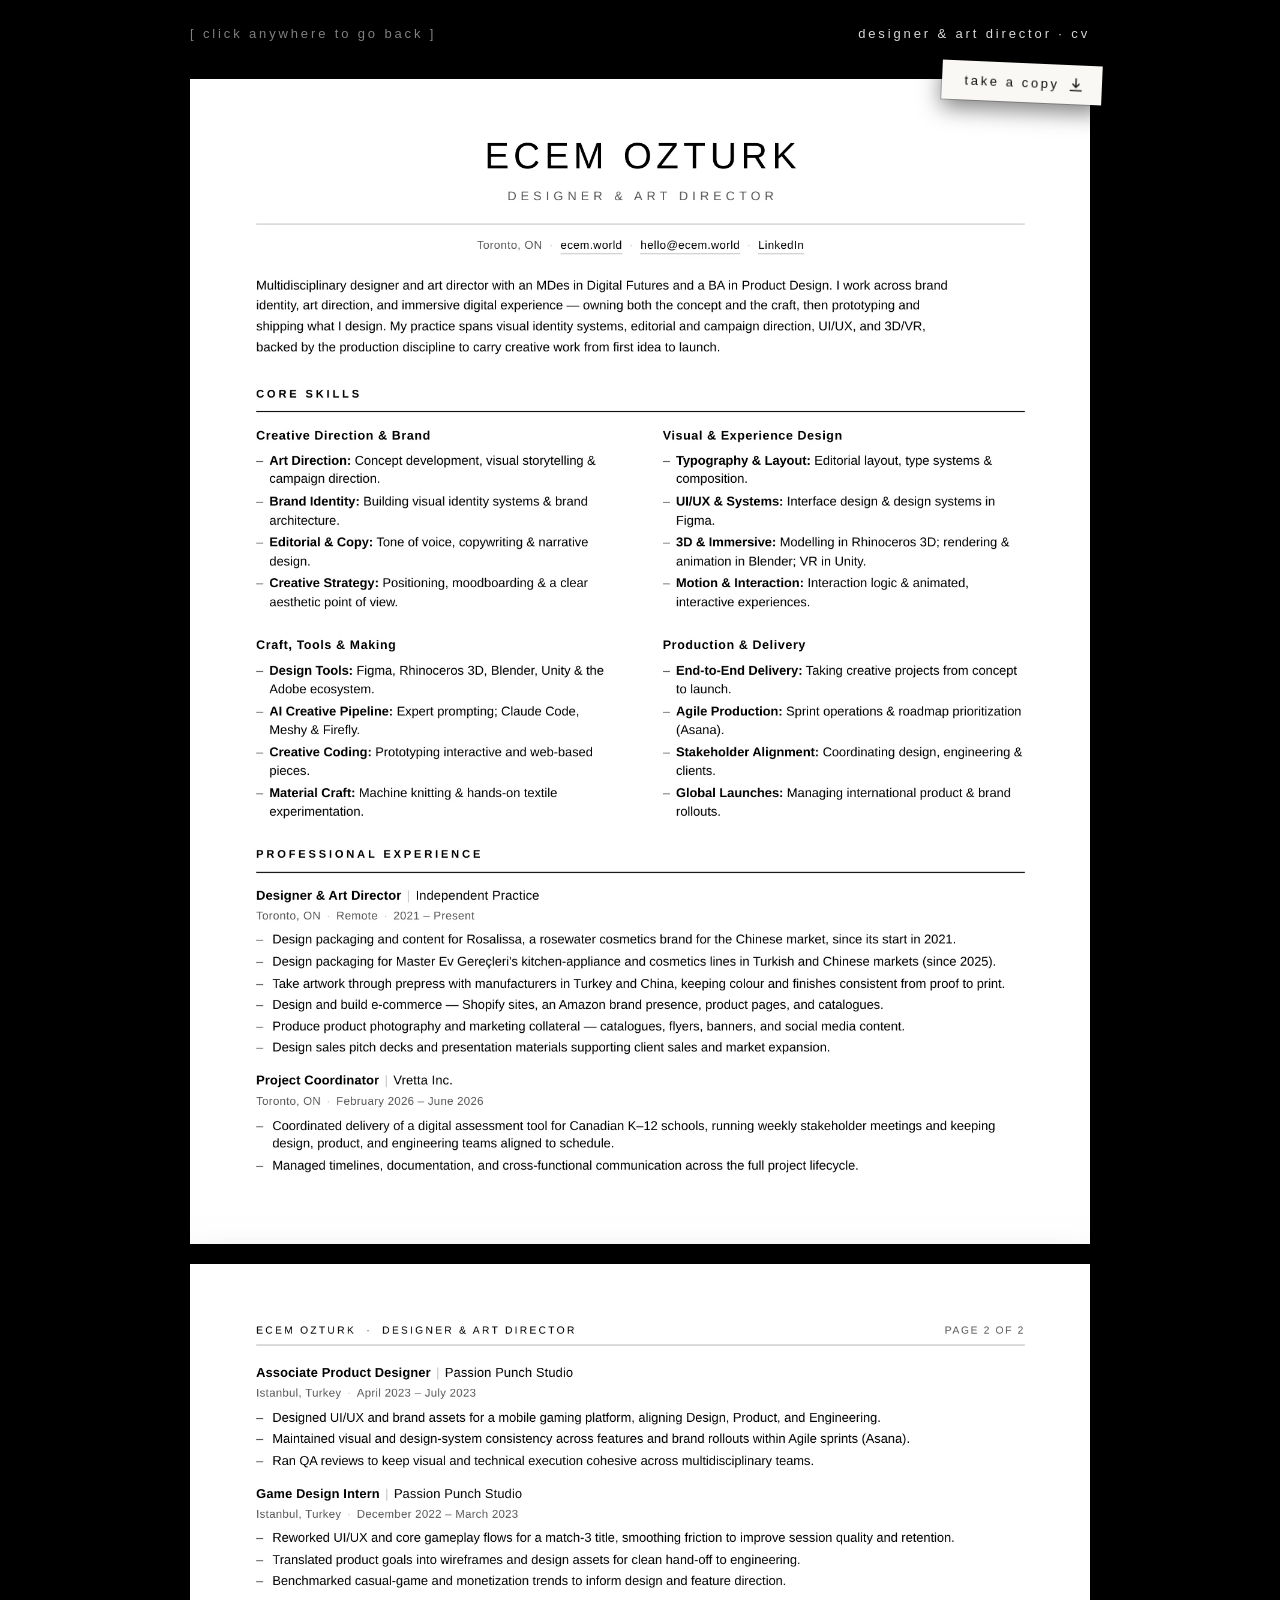
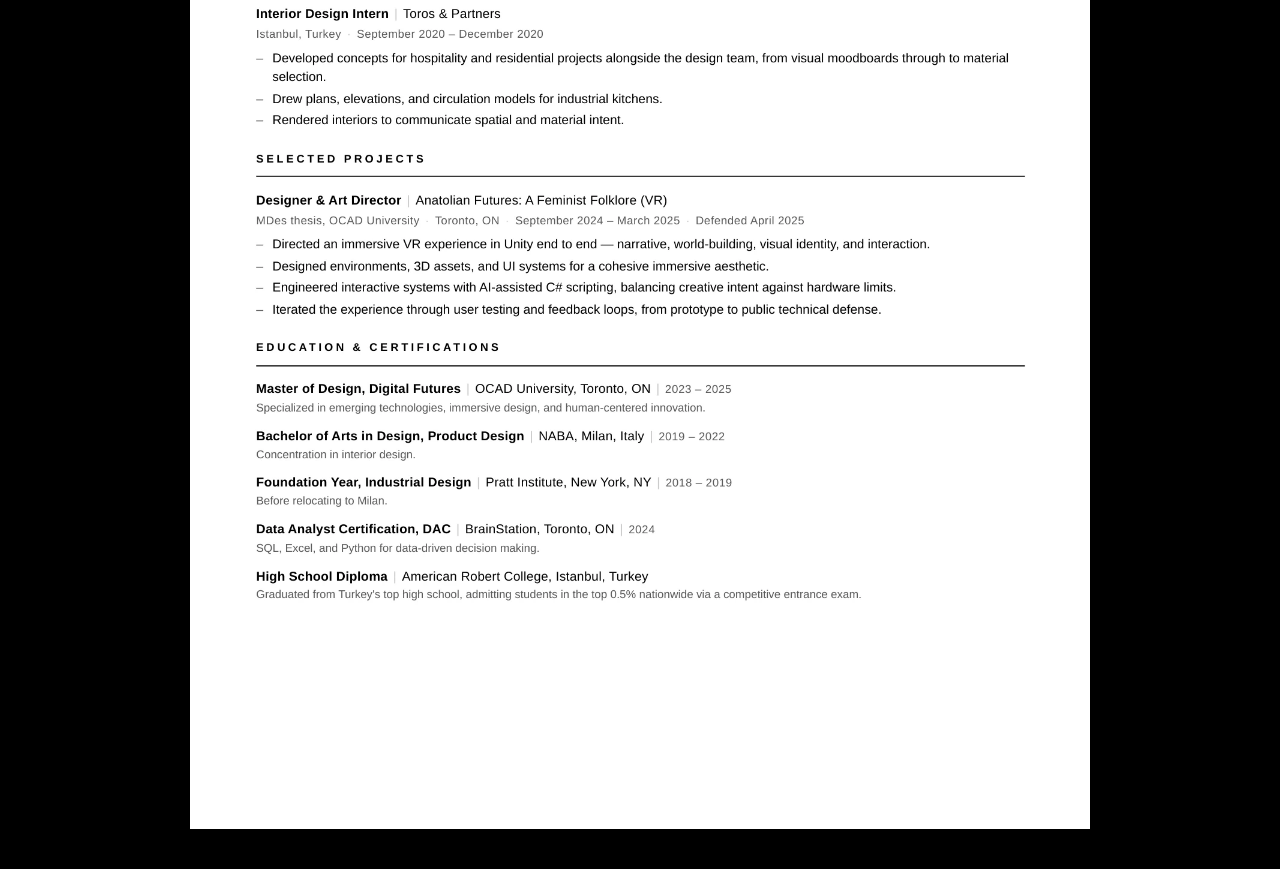
==== cv/index.html @ 4f8d59cc "CV: one format for every entry; freelance as one Independent Practice item - Designer & Art Director" ====
<!doctype html>
<html lang="en">
<head>
<meta charset="utf-8">
<meta name="viewport" content="width=device-width, initial-scale=1, viewport-fit=cover">
<title>ecem.world — cv</title>
<meta name="description" content="Ecem Ozturk — Designer &amp; Art Director. Curriculum vitae.">
<meta name="theme-color" content="#000000">
<link rel="icon" href="../assets/favicon.svg" type="image/svg+xml">

<style>
  :root { color-scheme: dark; }
  * { box-sizing: border-box; }

  html, body { margin: 0; background: #000; }

  /* Everything that is not the paper is a way back, so the dark says so.
     There is no built-in "back" cursor, hence the inlined arrow; the keyword
     after it is the fallback wherever a custom cursor is refused. */
  body {
    cursor: url("[data-uri]") 16 16, pointer;
  }

  /* Over the paper itself, nothing is clickable — an ordinary pointer. */
  .pages img { cursor: default; }

  /* Links keep the hand that says "this does its own thing". */
  a { cursor: pointer; }

  body {
    font-family: Helvetica, "Helvetica Neue", "HelveticaNeue", Arial, sans-serif;
    color: #fff;
    -webkit-font-smoothing: antialiased;
    padding: 0 20px 40px;
  }

  /* ── Top bar ─────────────────────────────────────────────────────── */
  header {
    display: flex;
    align-items: baseline;
    justify-content: space-between;
    gap: 16px;
    max-width: 900px;
    margin: 0 auto;
    padding: 26px 0 22px;
    font-size: clamp(11px, 2.4vmin, 13px);
    letter-spacing: 0.22em;
  }

  header .here { opacity: 0.85; }

  /* Not a button pretending to be text — a real one, so it is tabbable and
     answers Enter. It happens to look like the instruction it is. */
  .hint {
    appearance: none;
    margin: 0;
    padding: 0;
    border: 0;
    background: none;
    font: inherit;
    letter-spacing: inherit;
    color: inherit;
    opacity: 0.5;
    transition: opacity 220ms ease;
  }

  .hint:hover, .hint:focus-visible { opacity: 0.9; }
  .hint:focus-visible { outline: 1px solid rgba(255,255,255,0.6); outline-offset: 6px; }

  /* On a pointer device the sentence is the whole control. */
  .hint .arrow, .hint .short { display: none; }

  /* ── The pages ───────────────────────────────────────────────────── */
  .pages {
    max-width: 900px;
    margin: 0 auto;
    display: flex;
    flex-direction: column;
    gap: 20px;
  }

  .page { position: relative; }

  .pages img {
    display: block;
    width: 100%;
    height: auto;
    background: #fff;
    /* Paper lifted off the dark, rather than a white box stuck to it. */
    box-shadow: 0 18px 44px rgba(0, 0, 0, 0.8);
  }

  /* ── Live links over the paper ───────────────────────────────────────
     The pages are flat images, so the PDF's own hyperlinks do not survive
     onto the site. These sit on top of them, placed from the rectangles the
     build reads back out of the PDF (assets/cv-links.json) — so they move
     when the layout moves and cannot drift out of register by hand.

     The underline is already drawn on the paper underneath. These add the
     behaviour, not a second set of marks. */
  .hot {
    position: absolute;
    display: block;
    padding: 0;
    border: 0;
    background: none;
    font: inherit;
    color: transparent;              /* the words are in the image below */
    text-decoration: none;
    cursor: pointer;
    border-radius: 2px;
    transition: background-color 160ms ease;
  }

  /* The link rectangles are about 10pt tall — roughly 23px at full width and
     half that on a phone, well under a thumb. This grows the target without
     moving the highlight. Horizontal growth stays small: the three links sit
     close together and must not overlap each other. */
  .hot::after {
    content: "";
    position: absolute;
    inset: -13px -4px;
  }

  /* Hover is scoped to devices that actually have a pointer. Left unscoped,
     a tapped element on a touch screen keeps :hover until something else is
     tapped — so the caption would stay parked over her name after a copy,
     which is the exact thing the press-to-reveal behaviour avoids. */
  @media (hover: hover) {
    .hot:hover { background: rgba(0, 0, 0, 0.1); }
  }

  .hot:focus-visible {
    background: rgba(0, 0, 0, 0.1);
    outline: none;
    box-shadow: 0 0 0 2px #000;
  }

  /* ── What each one does, said before it is pressed ───────────────── */
  .tip {
    position: absolute;
    left: 50%;
    bottom: calc(100% + 9px);
    transform: translateX(-50%);
    z-index: 4;
    padding: 5px 9px;
    border-radius: 4px;
    background: #15151a;
    color: #fff;
    font-size: 11px;
    letter-spacing: 0.07em;
    line-height: 1.3;
    white-space: nowrap;
    pointer-events: none;
    opacity: 0;
    transition: opacity 160ms ease;
  }

  /* The little nib pointing down at the link. */
  .tip::after {
    content: "";
    position: absolute;
    top: 100%;
    left: 50%;
    margin-left: -4px;
    border: 4px solid transparent;
    border-top-color: #15151a;
  }

  .hot:focus-visible .tip,
  .tip.is-shown { opacity: 1; }

  @media (hover: hover) {
    .hot:hover .tip { opacity: 1; }
  }

  /* Confirmation reuses the same bubble rather than throwing a toast
     somewhere else on the screen. */
  .tip.is-done { background: #1f6f3f; }
  .tip.is-done::after { border-top-color: #1f6f3f; }

  @media (hover: none) {
    /* No hover here, so two things change.

       The targets have to advertise themselves, since nothing will reveal
       them on approach.

       And the caption cannot simply be left up. The page image scales down
       with the window but a legible bubble does not, so at phone width a
       permanent one is wider than the whole contact line and sits across
       her name. It is shown on finger-down instead (see the script): you
       read "click to copy" while pressing, and "copied" when you lift. */
    .hot { background: rgba(0, 0, 0, 0.07); }
    .hot::after { inset: -15px -5px; }

    .tip {
      font-size: 10px;
      padding: 4px 8px;
      letter-spacing: 0.04em;
    }
  }

  /* ── Take a copy ─────────────────────────────────────────────────── */
  /* Clipped to the paper's own top corner, the way a note left on a document
     is — not parked at the edge of the window. Sticky, so it rides down with
     you instead of scrolling out of reach on a CV this long. */
  .take {
    position: sticky;
    top: 18px;
    z-index: 3;
    align-self: flex-end;
    /* Hangs just off the right edge, and takes up no vertical space of its
       own so the first page still starts at the top. */
    margin-right: -12px;
    /* Its own height plus the column gap, so the page rises to meet it, then
       a little back so the tag straddles the paper's top edge rather than
       hovering above it. */
    margin-bottom: -43px;
    display: inline-flex;
    align-items: center;
    gap: 10px;
    padding: 12px 20px;
    background: #faf8f4;
    color: #111;
    font-size: clamp(11px, 2.4vmin, 13px);
    letter-spacing: 0.2em;
    text-indent: 0.2em;
    text-decoration: none;
    white-space: nowrap;
    transform: rotate(2.5deg);
    /* Its own edge, so it reads over white paper as well as over black. */
    box-shadow: 0 0 0 1px rgba(0, 0, 0, 0.22), 0 8px 22px rgba(0, 0, 0, 0.5);
    transition: transform 240ms cubic-bezier(.22,.61,.36,1), box-shadow 240ms ease;
  }

  .take:hover, .take:focus-visible {
    transform: rotate(0deg) translateY(-2px);
    box-shadow: 0 0 0 1px rgba(0, 0, 0, 0.3), 0 14px 30px rgba(0, 0, 0, 0.65);
    outline: none;
  }

  .take:focus-visible { outline: 2px solid #fff; outline-offset: 4px; }
  .take:active { transform: rotate(0deg) translateY(0); transition-duration: 80ms; }
  .take svg { flex: none; }

  /* ── Touch ───────────────────────────────────────────────────────────
     Two things change on a touch screen.

     The note on the top corner is the one place a thumb cannot comfortably
     go, so take-a-copy moves into the thumb's arc at the bottom.

     And "click anywhere" stops being true. Measured on a real layout, the
     background is 36% of a 1280px desktop window — spread round the edges,
     where a backdrop is expected — but only 19% of an iPhone 13 and 11% of
     an iPad, in strips too narrow to aim at. So on touch the sentence
     becomes an ordinary back button beside it, and tapping the background
     stops doing anything, which also means no more ejecting yourself
     mid-read with a stray tap near the edge.

     The two sit in a row: [back] [take a copy], centred together. */
  @media (hover: none) {
    :root {
      --bar-back: 92px;
      --bar-take: 190px;
      --bar-gap: 8px;
      --bar-total: calc(var(--bar-back) + var(--bar-gap) + var(--bar-take));
    }

    body { padding-bottom: calc(104px + env(safe-area-inset-bottom)); }

    .hint .label { display: none; }
    .hint .arrow, .hint .short { display: inline; }

    .hint {
      position: fixed;
      z-index: 3;
      bottom: max(20px, env(safe-area-inset-bottom));
      left: calc(50% - var(--bar-total) / 2);
      width: var(--bar-back);
      min-height: 54px;
      display: inline-flex;
      align-items: center;
      justify-content: center;
      gap: 8px;
      /* Its own fill and hairline, so it reads over black and over paper. */
      background: #15151a;
      color: #fff;
      opacity: 1;
      box-shadow: 0 0 0 1px rgba(255, 255, 255, 0.32), 0 10px 30px rgba(0, 0, 0, 0.7);
      font-size: 13px;
      letter-spacing: 0.14em;
      text-indent: 0.14em;
      transition: transform 120ms ease, background-color 120ms ease;
    }

    .hint:active { transform: scale(0.97); background: #24242b; }
    .hint:hover, .hint:focus-visible { opacity: 1; }

    .take {
      position: fixed;
      top: auto;
      bottom: max(20px, env(safe-area-inset-bottom));
      left: calc(50% - var(--bar-total) / 2 + var(--bar-back) + var(--bar-gap));
      right: auto;
      margin: 0;
      width: var(--bar-take);
      transform: none;
      /* Comfortably past the 44px minimum. */
      min-height: 54px;
      justify-content: center;
      padding: 16px 28px;
      font-size: 13px;
      box-shadow: 0 0 0 1px rgba(0, 0, 0, 0.22), 0 10px 30px rgba(0, 0, 0, 0.7);
      /* No hover to telegraph the press, so the press itself answers. */
      transition: transform 120ms ease, background-color 120ms ease;
    }

    .take:hover, .take:focus-visible { transform: none; }
    .take:active { transform: scale(0.97); background: #ece8e0; }
  }

  @media (prefers-reduced-motion: reduce) {
    .take, header a { transition: none; }
  }
</style>
</head>
<body>

<header>
  <button type="button" class="hint" id="back">
    <svg class="arrow" width="12" height="11" viewBox="0 0 12 11" fill="none" aria-hidden="true">
      <path d="M11 5.5H1M5 1L1 5.5 5 10" stroke="currentColor" stroke-width="1.3"/>
    </svg><span class="label">[&nbsp;click anywhere to go back&nbsp;]</span><span class="short">back</span>
  </button>
  <span class="here">designer &amp; art director · cv</span>
</header>

<main class="pages">
  <a class="take" href="../assets/ecem-ozturk-cv.pdf?v=20261015d" download="Ecem-Ozturk-CV-2026.pdf">
    take a copy
    <svg width="12" height="13" viewBox="0 0 12 13" fill="none" aria-hidden="true">
      <path d="M6 0v9M2.5 5.5L6 9l3.5-3.5M0 12.5h12" stroke="currentColor" stroke-width="1.3"/>
    </svg>
  </a>
  <div class="page" data-page="1">
    <img src="../assets/cv-page-1.webp?v=20261015d" width="1500" height="1942"
         alt="Ecem Ozturk, Designer &amp; Art Director — curriculum vitae, page one: contact details, summary, core skills, and professional experience."
         decoding="async">
  </div>
  <div class="page" data-page="2">
    <img src="../assets/cv-page-2.webp?v=20261015d" width="1500" height="1942"
         alt="Curriculum vitae, page two: remaining professional experience, education and certifications."
         loading="lazy" decoding="async">
  </div>
</main>


<script>
  /* The whole dark field is a way back: click any of it and you return to the
   * landing page. The paper, the links and the header are excluded — and so
   * are the things that only look like clicks. */
  (function () {
    const HOME = '../';
    let startX = 0, startY = 0;

    addEventListener('pointerdown', (event) => {
      startX = event.clientX;
      startY = event.clientY;
    }, { passive: true });

    addEventListener('click', (event) => {
      // On touch the background is too small a target to aim at, and the
      // back button covers it — so a stray tap near an edge while reading
      // must not throw you off the page.
      if (matchMedia('(hover: none)').matches) return;

      // Otherwise only the paper and the real controls are exempt.
      if (event.target.closest('img, a, button')) return;

      // Finishing a text selection is not a click, nor is the end of a drag
      // or a flick-scroll that happens to land on the background.
      const selection = window.getSelection();
      if (selection && selection.toString().trim()) return;
      if (Math.hypot(event.clientX - startX, event.clientY - startY) > 8) return;

      location.href = HOME;
    });

    const hint = document.getElementById('back');
    if (hint) hint.addEventListener('click', () => { location.href = HOME; });

    // The keyboard equivalent of clicking away, for anyone who cannot.
    addEventListener('keydown', (event) => {
      if (event.key === 'Escape') location.href = HOME;
    });
  })();
</script>

<script>
  /* Live links laid over the paper.
   *
   * The pages are flat images, so a reader who never downloads the PDF has no
   * working links at all. These overlays restore them, positioned from
   * assets/cv-links.json — rectangles the build reads back out of the PDF it
   * just produced, as percentages, so they track the layout instead of being
   * measured off the picture by hand.
   *
   * The email is the odd one out: it copies rather than opening a mail app,
   * which nobody can guess from looking at it, so it says so first.
   *
   * If any of this fails the page is exactly what it was before — an image of
   * a CV and a download button.
   */
  (function () {
    const COPIED_FOR = 1800;   // ms the confirmation stays up

    async function copyText(text) {
      try {
        if (navigator.clipboard && window.isSecureContext) {
          await navigator.clipboard.writeText(text);
          return true;
        }
      } catch (err) { /* fall through to the old way */ }

      // Pre-clipboard-API browsers, and anything that refuses the promise.
      try {
        const field = document.createElement('textarea');
        field.value = text;
        field.setAttribute('readonly', '');
        field.style.cssText = 'position:fixed;top:0;left:0;width:1px;height:1px;opacity:0;';
        document.body.appendChild(field);
        field.select();
        field.setSelectionRange(0, text.length);   // iOS needs the range
        const ok = document.execCommand('copy');
        field.remove();
        return ok;
      } catch (err) {
        return false;
      }
    }

    function hotspot(link) {
      const isCopy = link.kind === 'copy';
      const el = document.createElement(isCopy ? 'button' : 'a');

      el.className = 'hot';
      el.dataset.kind = link.kind;
      el.style.left = link.left + '%';
      el.style.top = link.top + '%';
      el.style.width = link.width + '%';
      el.style.height = link.height + '%';

      const tip = document.createElement('span');
      tip.className = 'tip';
      el.appendChild(tip);

      if (isCopy) {
        el.type = 'button';
        tip.textContent = 'click to copy';
        el.setAttribute('aria-label', 'Copy email address ' + link.value);

        // Touch has no hover, so the caption rides the press: it comes up
        // under the finger before the tap completes, which is the only
        // moment left to say what this does. A permanent one is not an
        // option — at phone width the bubble is wider than the contact line
        // it describes.
        el.addEventListener('pointerdown', (event) => {
          if (event.pointerType === 'mouse') return;   // hover already covers it
          clearTimeout(el._reset);
          tip.textContent = 'click to copy';
          tip.classList.remove('is-done');
          tip.classList.add('is-shown');
        });

        // If the finger slides off without lifting, nothing was copied, so
        // the caption should not linger.
        for (const ending of ['pointercancel', 'pointerleave']) {
          el.addEventListener(ending, () => {
            if (!tip.classList.contains('is-done')) tip.classList.remove('is-shown');
          });
        }

        el.addEventListener('click', async (event) => {
          event.preventDefault();
          const ok = await copyText(link.value);

          if (!ok) {
            // Never a dead button: if the clipboard is unavailable, do the
            // thing the address would have done anyway.
            location.href = 'mailto:' + link.value;
            return;
          }

          tip.textContent = 'copied ' + link.value;
          tip.classList.add('is-done', 'is-shown');
          clearTimeout(el._reset);
          el._reset = setTimeout(() => {
            tip.textContent = 'click to copy';
            tip.classList.remove('is-done', 'is-shown');
          }, COPIED_FOR);
        });
      } else {
        el.href = link.value;
        el.target = '_blank';
        el.rel = 'noopener noreferrer';
        // The destination, not the word on the page — worth knowing before
        // following it, and the paper underneath already shows the word.
        // Decoded, or her LinkedIn reads as "ecem-%C3%B6zt%C3%BCrk".
        let shown = link.value.replace(/^https?:\/\//, '').replace(/\/$/, '');
        try { shown = decodeURIComponent(shown); } catch (err) { /* keep raw */ }
        tip.textContent = shown;
        el.setAttribute('aria-label', link.label + ' — opens in a new tab');
      }

      return el;
    }

    fetch('../assets/cv-links.json', { cache: 'no-cache' })
      .then((response) => (response.ok ? response.json() : Promise.reject(response.status)))
      .then((links) => {
        for (const link of links) {
          const page = document.querySelector(`.page[data-page="${link.page}"]`);
          if (page) page.appendChild(hotspot(link));
        }
      })
      .catch((err) => {
        // Worth saying out loud, because nothing visible goes wrong: the
        // links simply stay as printed pixels.
        console.warn('CV link overlays unavailable:', err);
      });
  })();
</script>

</body>
</html>
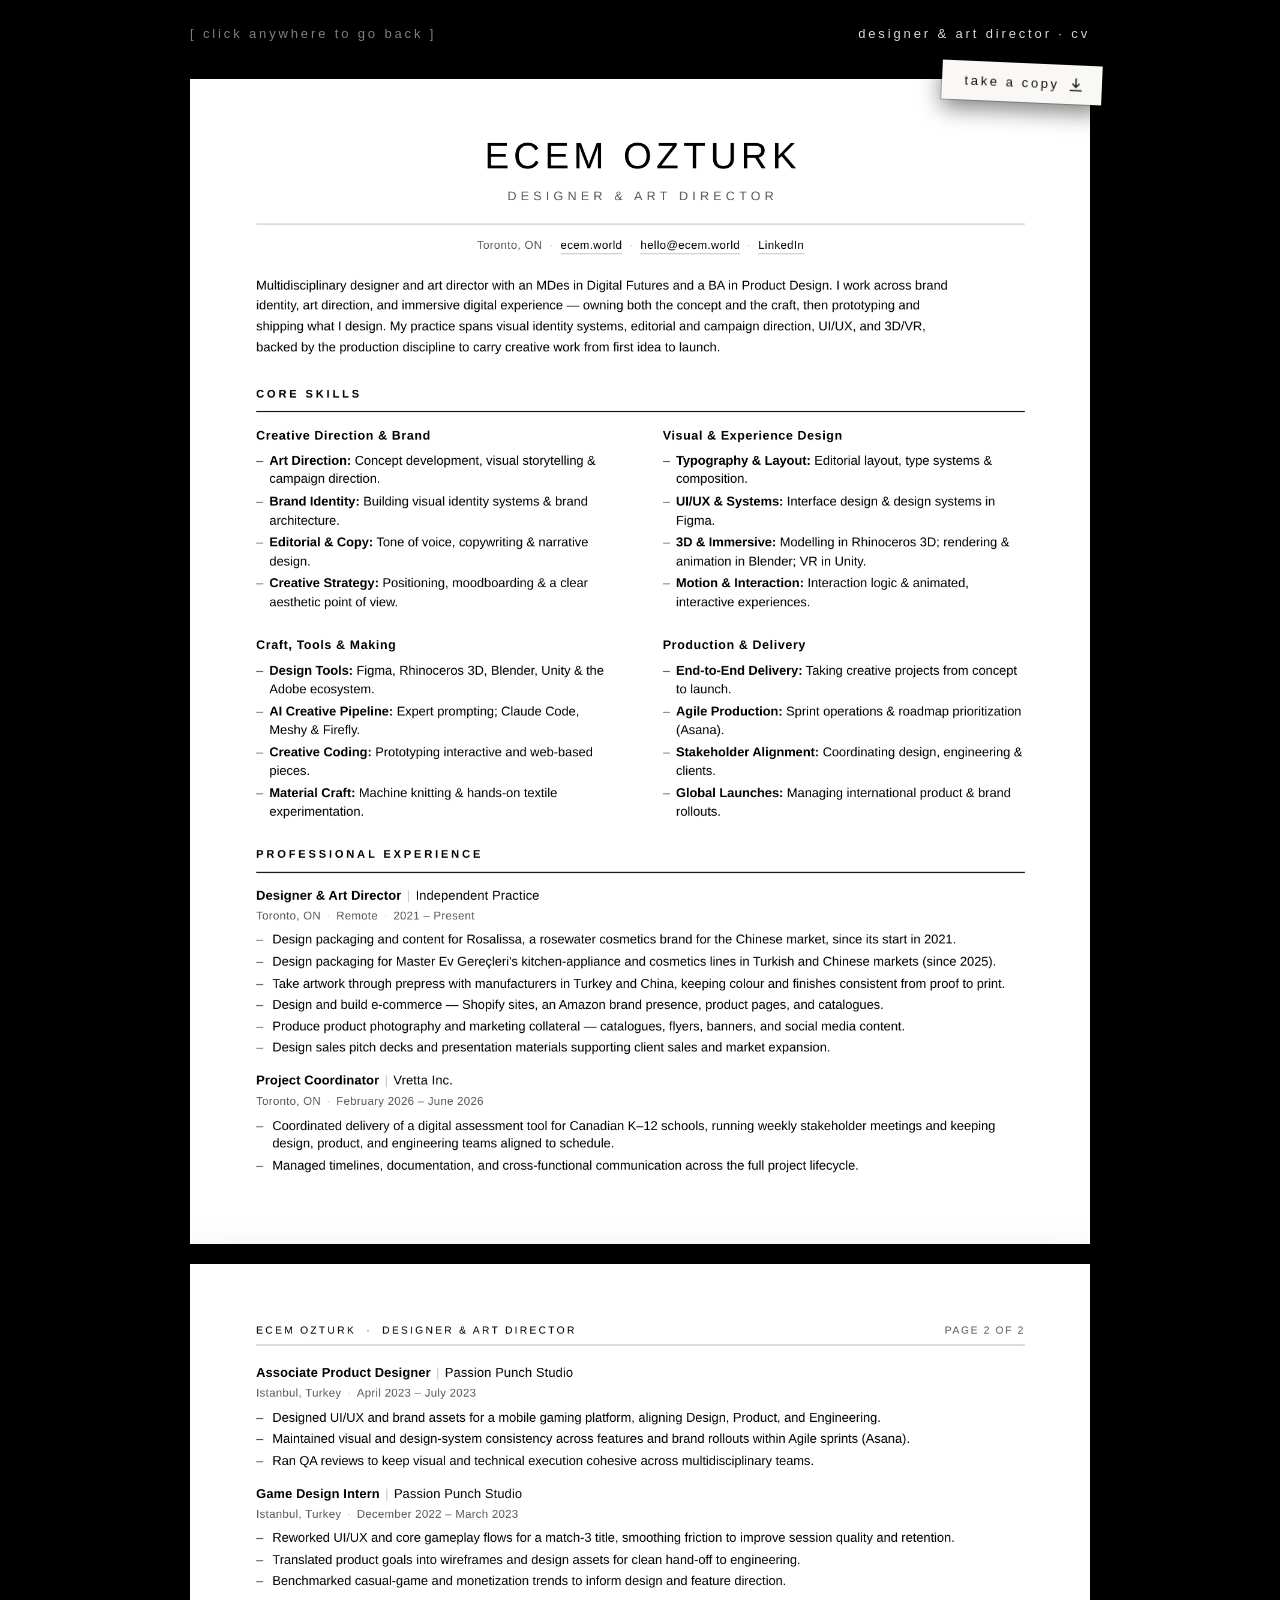
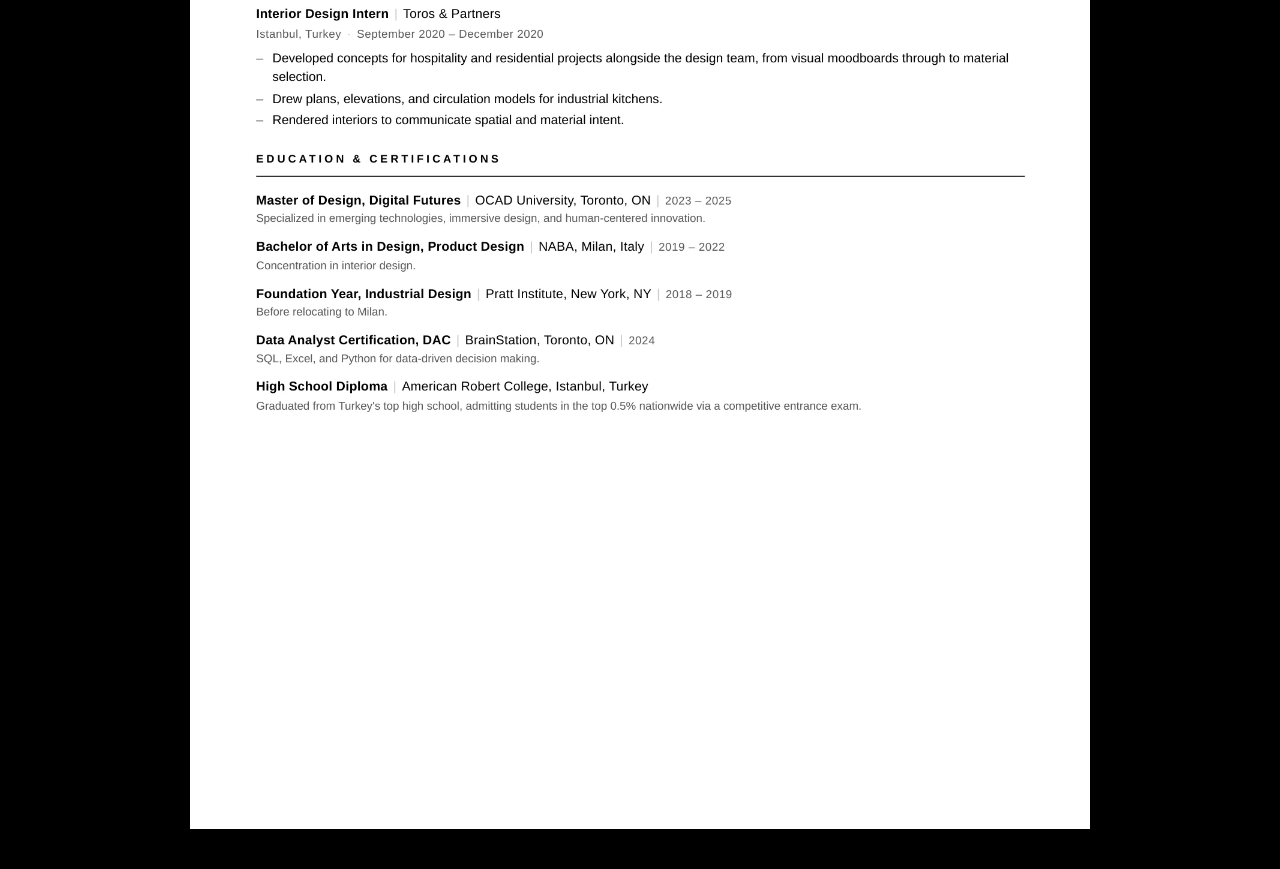
==== commit 935a4536: "CV: drop the Anatolian Futures thesis (it lives on the portfolio) Co-Authored-By: Claude Opus 5.5 <n" ====
--- a/cv/index.html
+++ b/cv/index.html
@@ -336,19 +336,19 @@
 </header>
 
 <main class="pages">
-  <a class="take" href="../assets/ecem-ozturk-cv.pdf?v=20261015d" download="Ecem-Ozturk-CV-2026.pdf">
+  <a class="take" href="../assets/ecem-ozturk-cv.pdf?v=20261015e" download="Ecem-Ozturk-CV-2026.pdf">
     take a copy
     <svg width="12" height="13" viewBox="0 0 12 13" fill="none" aria-hidden="true">
       <path d="M6 0v9M2.5 5.5L6 9l3.5-3.5M0 12.5h12" stroke="currentColor" stroke-width="1.3"/>
     </svg>
   </a>
   <div class="page" data-page="1">
-    <img src="../assets/cv-page-1.webp?v=20261015d" width="1500" height="1942"
+    <img src="../assets/cv-page-1.webp?v=20261015e" width="1500" height="1942"
          alt="Ecem Ozturk, Designer &amp; Art Director — curriculum vitae, page one: contact details, summary, core skills, and professional experience."
          decoding="async">
   </div>
   <div class="page" data-page="2">
-    <img src="../assets/cv-page-2.webp?v=20261015d" width="1500" height="1942"
+    <img src="../assets/cv-page-2.webp?v=20261015e" width="1500" height="1942"
          alt="Curriculum vitae, page two: remaining professional experience, education and certifications."
          loading="lazy" decoding="async">
   </div>
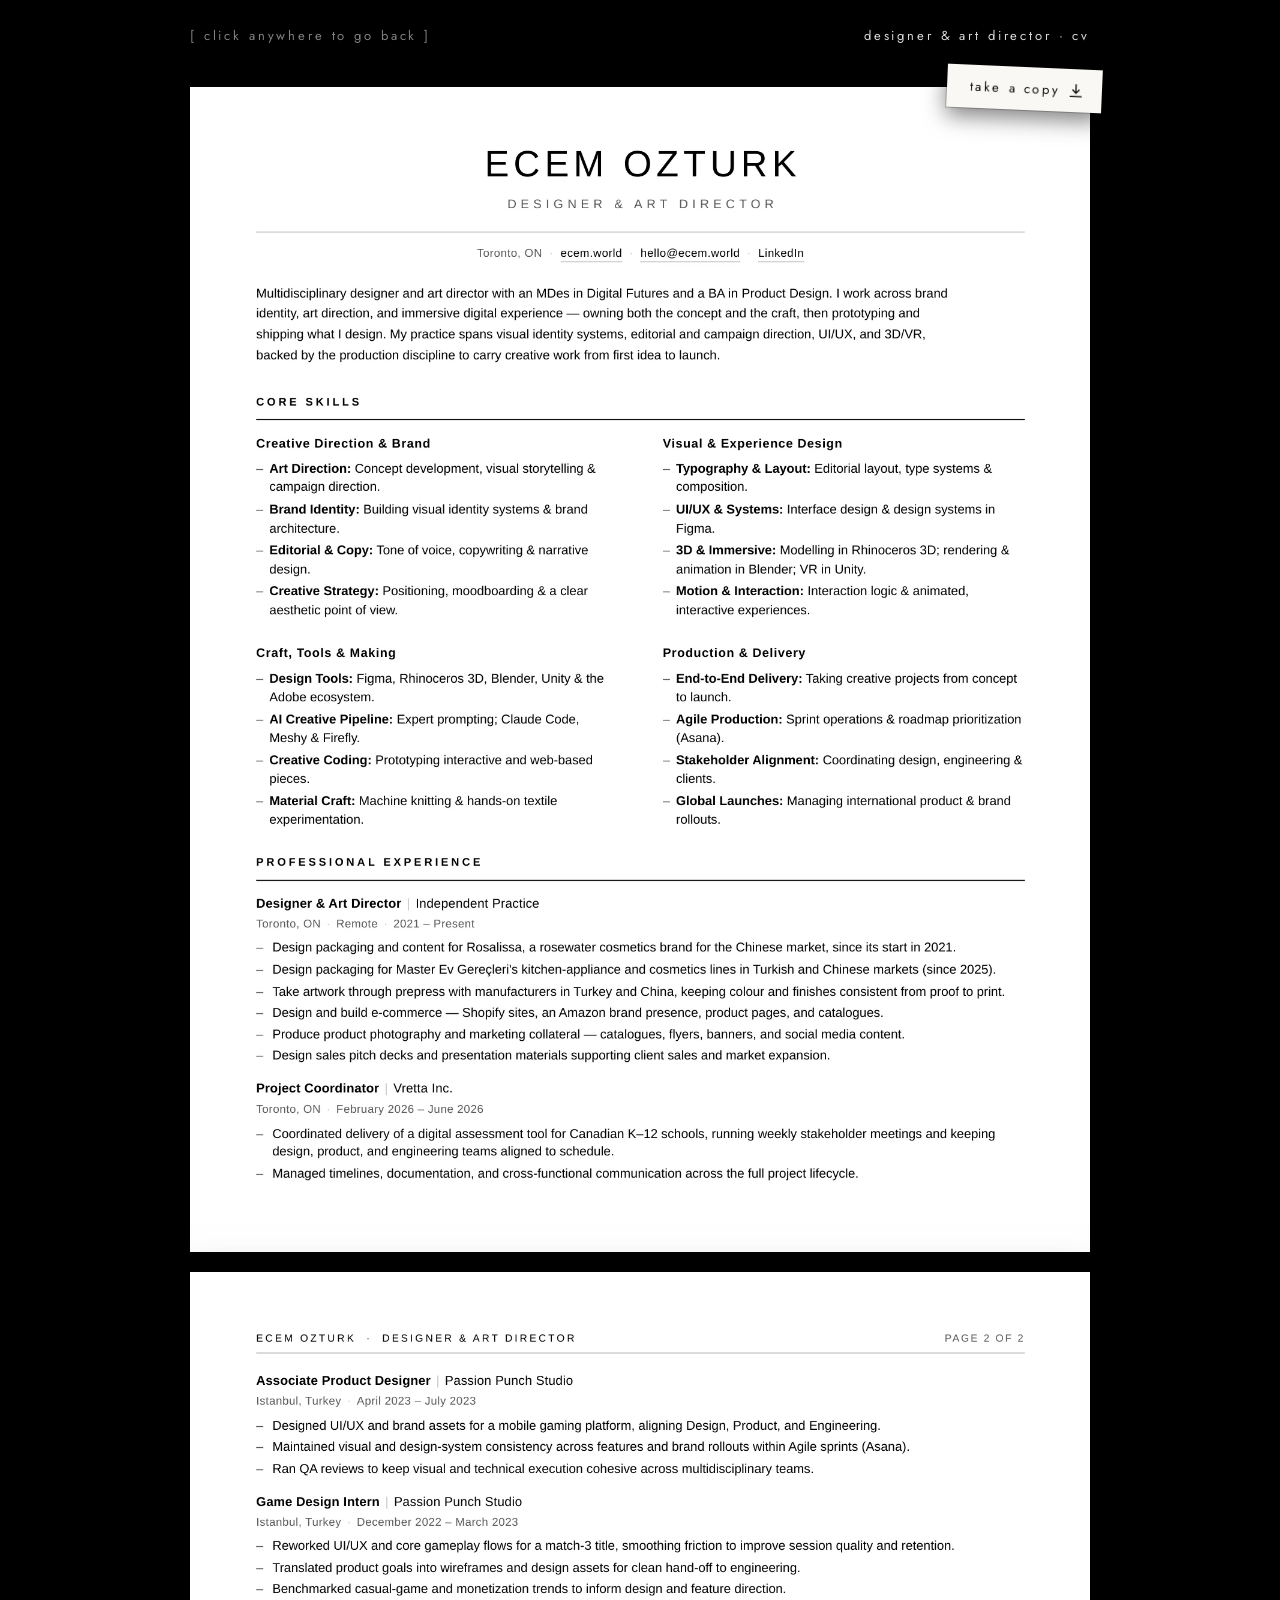
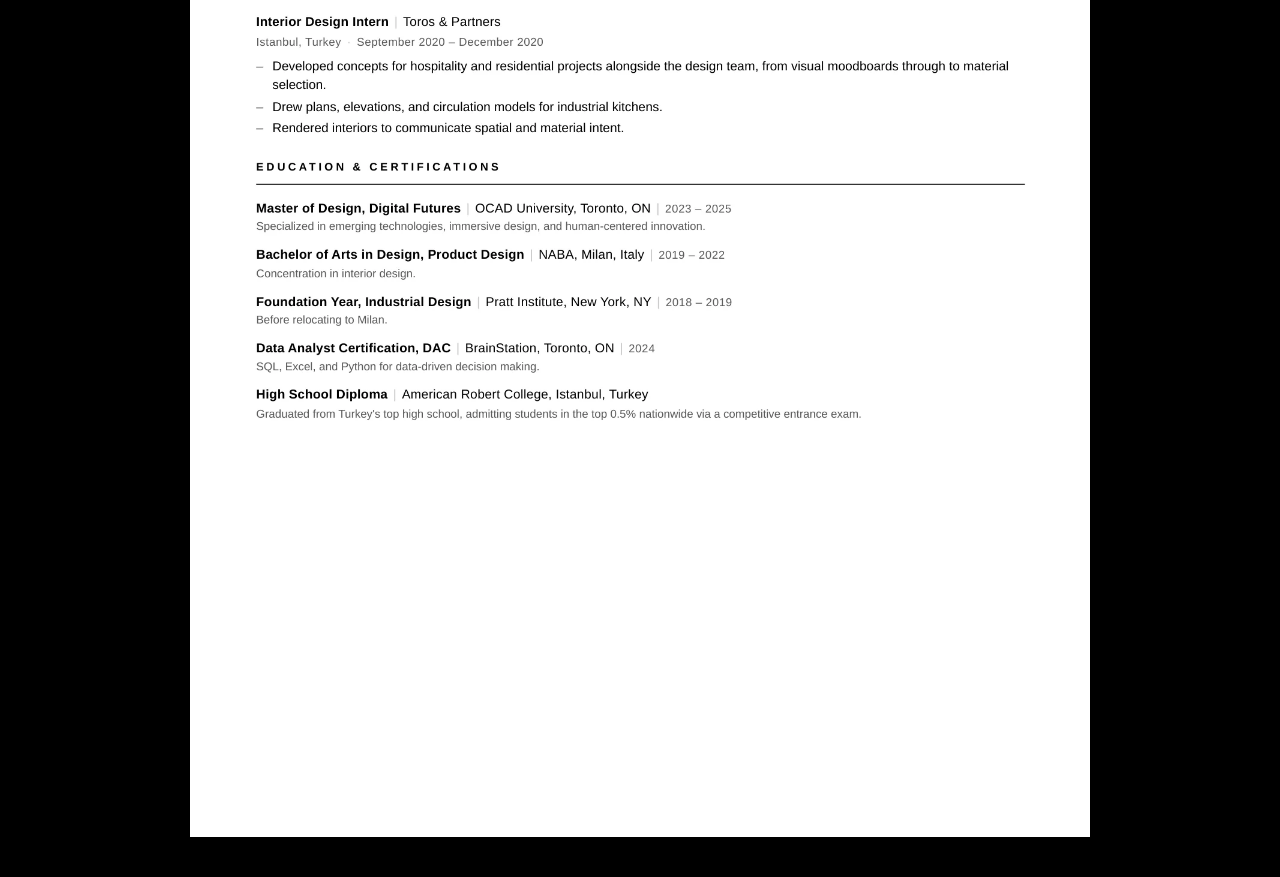
==== commit c35cb3db: "Type: Jost everywhere (site, About, CV page, studio, QR, coming-soon) Loaded from Google Fonts, 300–" ====
--- a/cv/index.html
+++ b/cv/index.html
@@ -3,6 +3,9 @@
 <head>
 <meta charset="utf-8">
 <meta name="viewport" content="width=device-width, initial-scale=1, viewport-fit=cover">
+<link rel="preconnect" href="https://fonts.googleapis.com">
+<link rel="preconnect" href="https://fonts.gstatic.com" crossorigin>
+<link rel="stylesheet" href="https://fonts.googleapis.com/css2?family=Jost:ital,wght@0,300..700;1,300..700&display=swap">
 <title>ecem.world — cv</title>
 <meta name="description" content="Ecem Ozturk — Designer &amp; Art Director. Curriculum vitae.">
 <meta name="theme-color" content="#000000">
@@ -28,7 +31,7 @@
   a { cursor: pointer; }
 
   body {
-    font-family: Helvetica, "Helvetica Neue", "HelveticaNeue", Arial, sans-serif;
+    font-family: "Jost", Helvetica, Arial, sans-serif;
     color: #fff;
     -webkit-font-smoothing: antialiased;
     padding: 0 20px 40px;
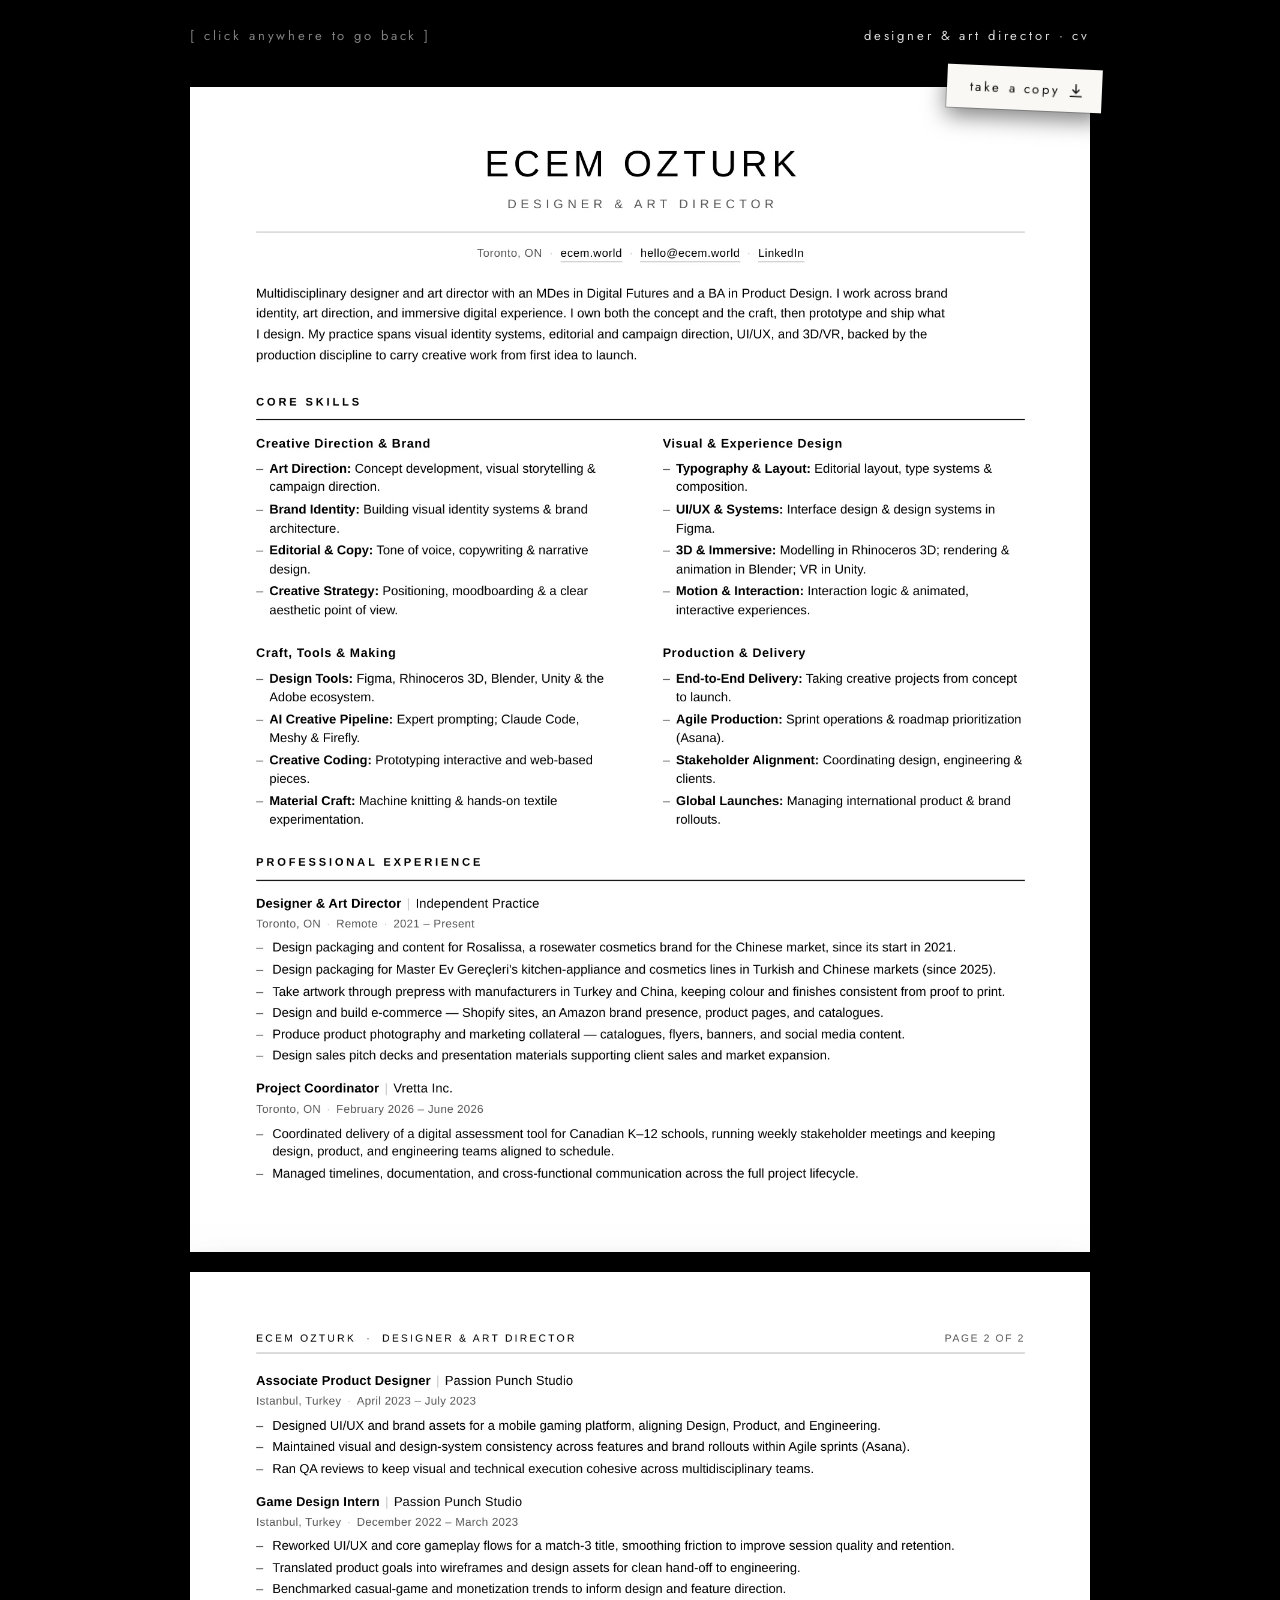
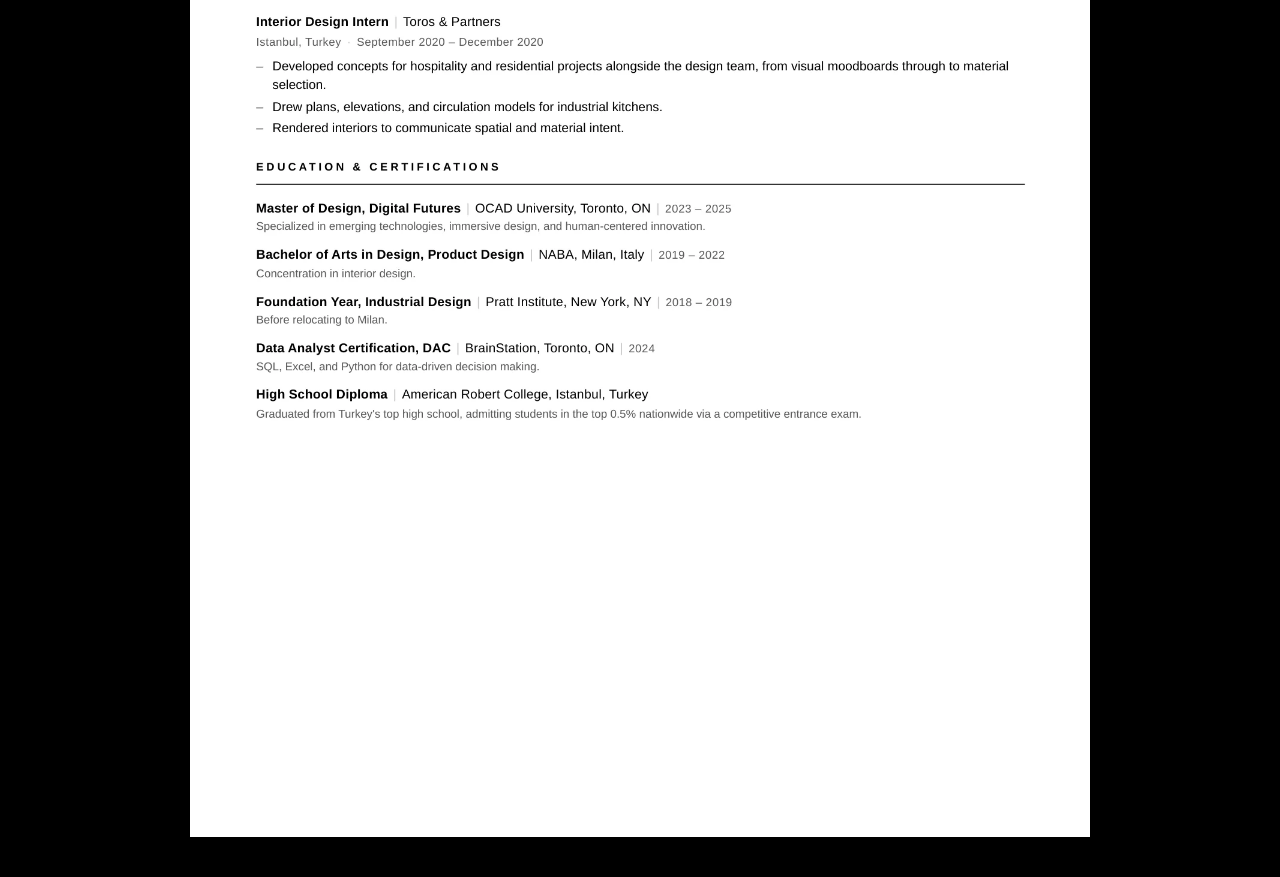
==== commit 2ccc1982: "CV: no long dash in the summary Co-Authored-By: Claude Opus 5.5 <noreply@anthropic.com> Claude-Sessi" ====
--- a/cv/index.html
+++ b/cv/index.html
@@ -339,19 +339,19 @@
 </header>
 
 <main class="pages">
-  <a class="take" href="../assets/ecem-ozturk-cv.pdf?v=20261015e" download="Ecem-Ozturk-CV-2026.pdf">
+  <a class="take" href="../assets/ecem-ozturk-cv.pdf?v=20261020c" download="Ecem-Ozturk-CV-2026.pdf">
     take a copy
     <svg width="12" height="13" viewBox="0 0 12 13" fill="none" aria-hidden="true">
       <path d="M6 0v9M2.5 5.5L6 9l3.5-3.5M0 12.5h12" stroke="currentColor" stroke-width="1.3"/>
     </svg>
   </a>
   <div class="page" data-page="1">
-    <img src="../assets/cv-page-1.webp?v=20261015e" width="1500" height="1942"
+    <img src="../assets/cv-page-1.webp?v=20261020c" width="1500" height="1942"
          alt="Ecem Ozturk, Designer &amp; Art Director — curriculum vitae, page one: contact details, summary, core skills, and professional experience."
          decoding="async">
   </div>
   <div class="page" data-page="2">
-    <img src="../assets/cv-page-2.webp?v=20261015e" width="1500" height="1942"
+    <img src="../assets/cv-page-2.webp?v=20261020c" width="1500" height="1942"
          alt="Curriculum vitae, page two: remaining professional experience, education and certifications."
          loading="lazy" decoding="async">
   </div>
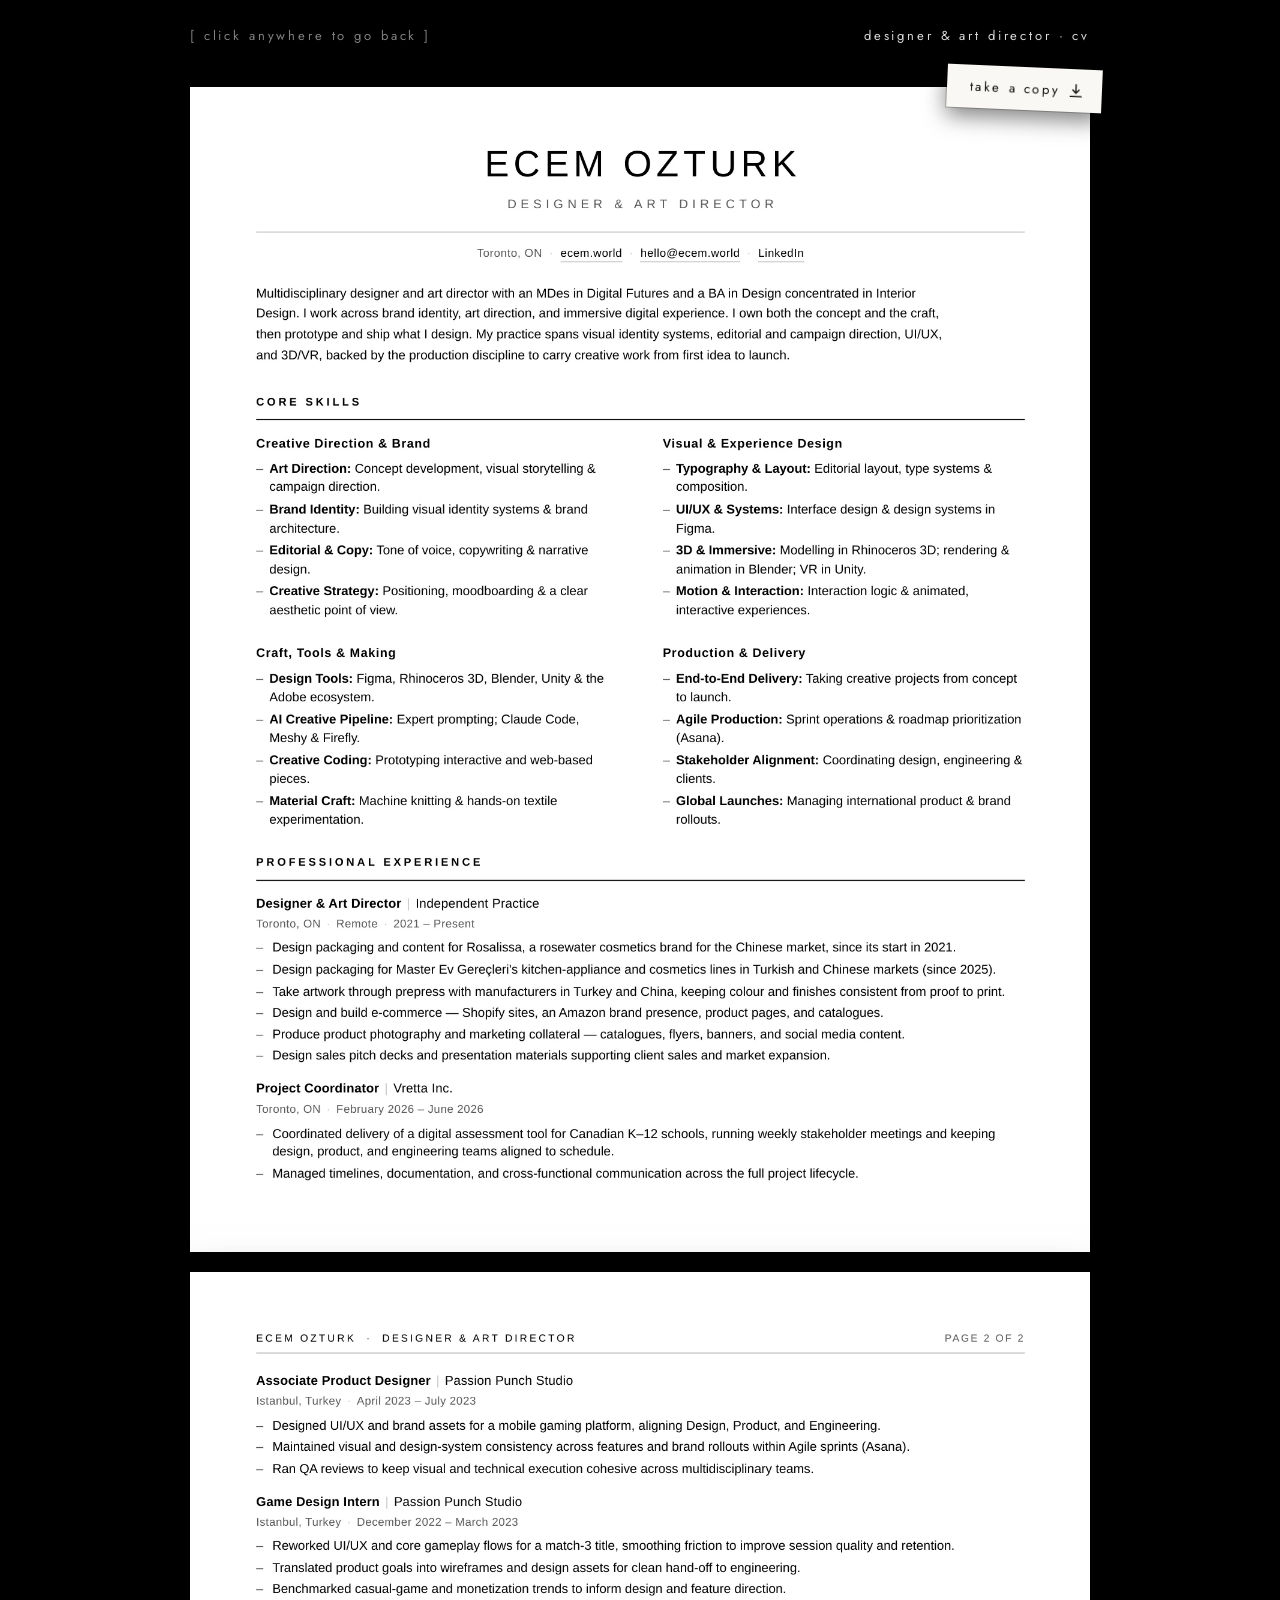
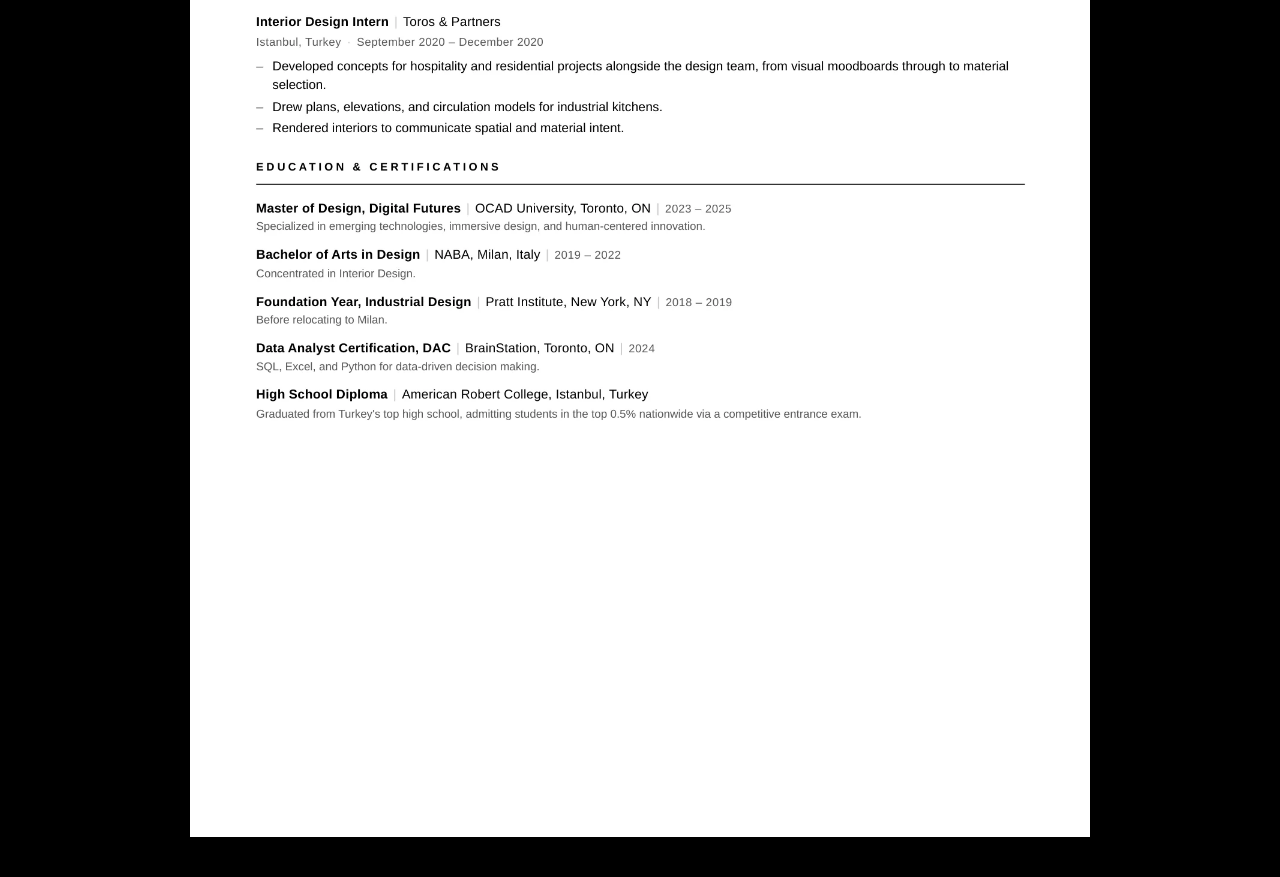
==== commit f01a5556: "CV: BA in Design, concentrated in Interior Design Co-Authored-By: Claude Opus 5.5 <noreply@anthropic" ====
--- a/cv/index.html
+++ b/cv/index.html
@@ -339,19 +339,19 @@
 </header>
 
 <main class="pages">
-  <a class="take" href="../assets/ecem-ozturk-cv.pdf?v=20261020c" download="Ecem-Ozturk-CV-2026.pdf">
+  <a class="take" href="../assets/ecem-ozturk-cv.pdf?v=20261020d" download="Ecem-Ozturk-CV-2026.pdf">
     take a copy
     <svg width="12" height="13" viewBox="0 0 12 13" fill="none" aria-hidden="true">
       <path d="M6 0v9M2.5 5.5L6 9l3.5-3.5M0 12.5h12" stroke="currentColor" stroke-width="1.3"/>
     </svg>
   </a>
   <div class="page" data-page="1">
-    <img src="../assets/cv-page-1.webp?v=20261020c" width="1500" height="1942"
+    <img src="../assets/cv-page-1.webp?v=20261020d" width="1500" height="1942"
          alt="Ecem Ozturk, Designer &amp; Art Director — curriculum vitae, page one: contact details, summary, core skills, and professional experience."
          decoding="async">
   </div>
   <div class="page" data-page="2">
-    <img src="../assets/cv-page-2.webp?v=20261020c" width="1500" height="1942"
+    <img src="../assets/cv-page-2.webp?v=20261020d" width="1500" height="1942"
          alt="Curriculum vitae, page two: remaining professional experience, education and certifications."
          loading="lazy" decoding="async">
   </div>
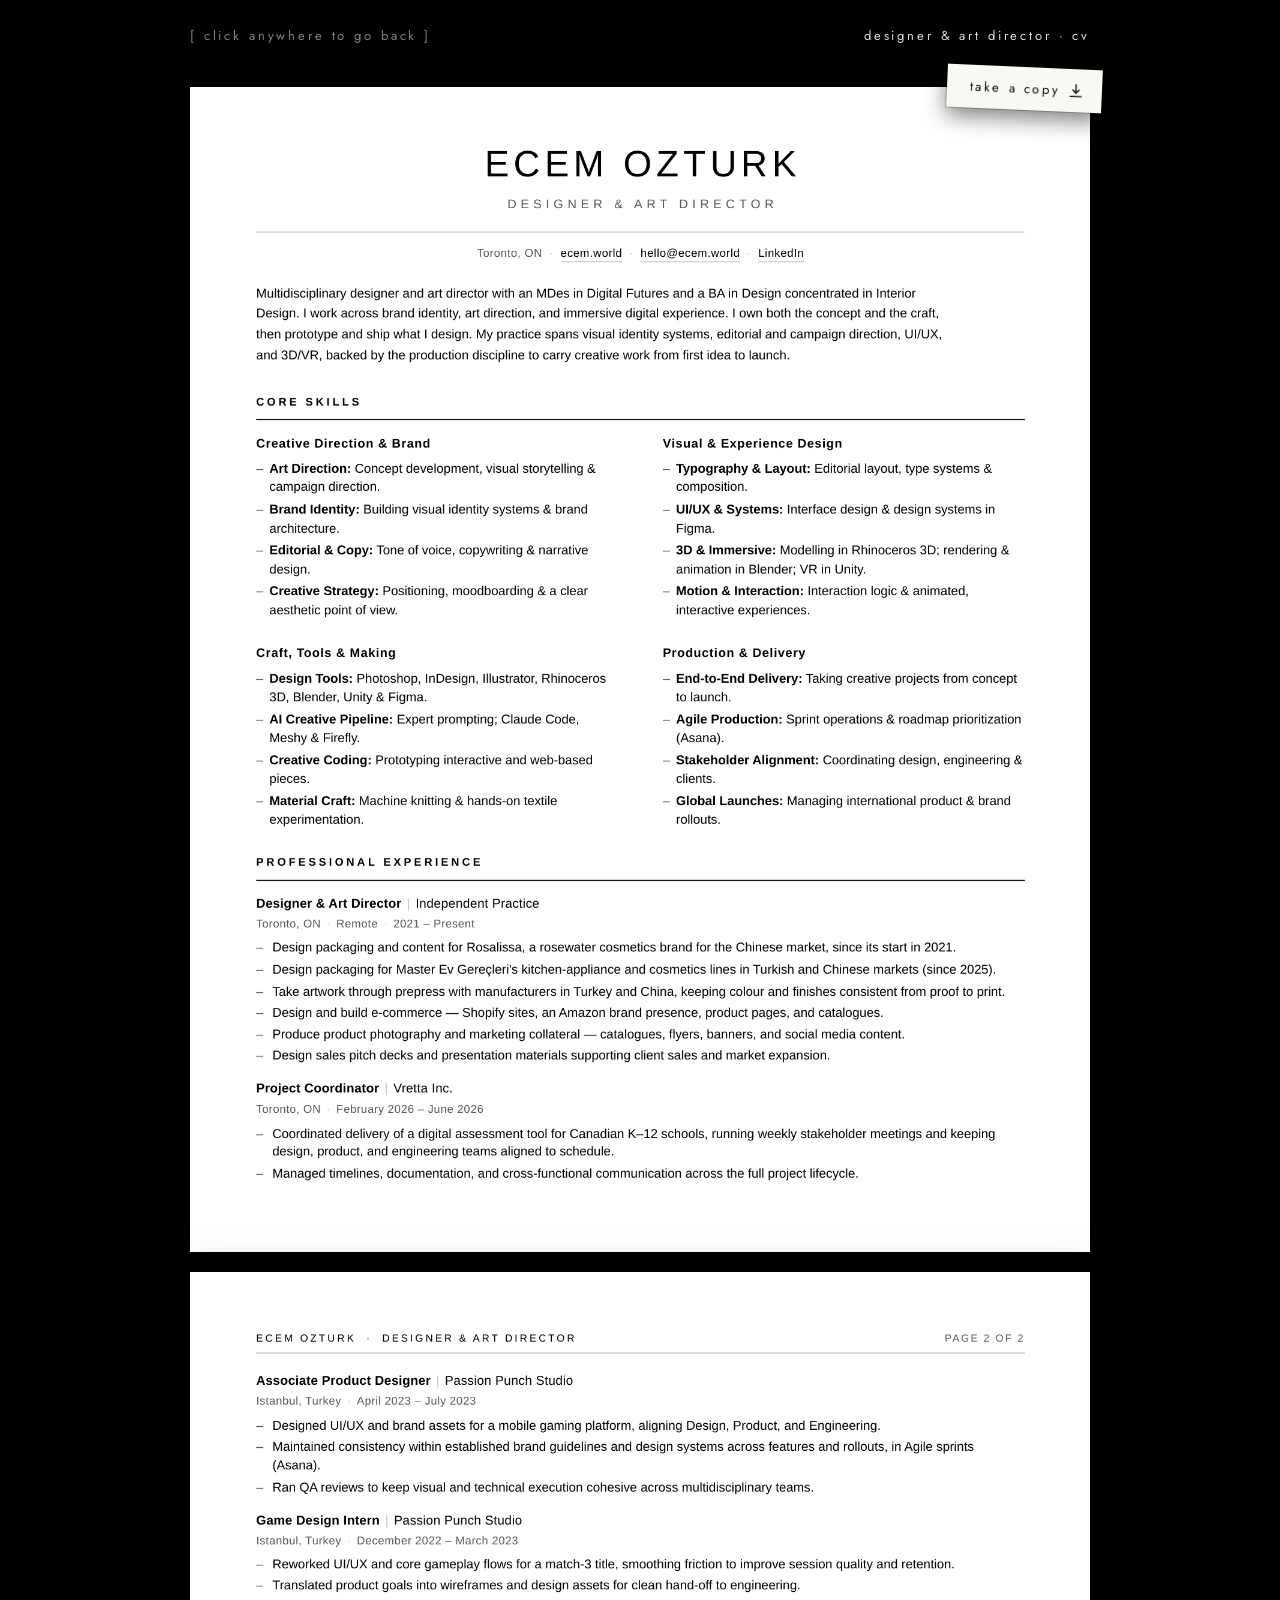
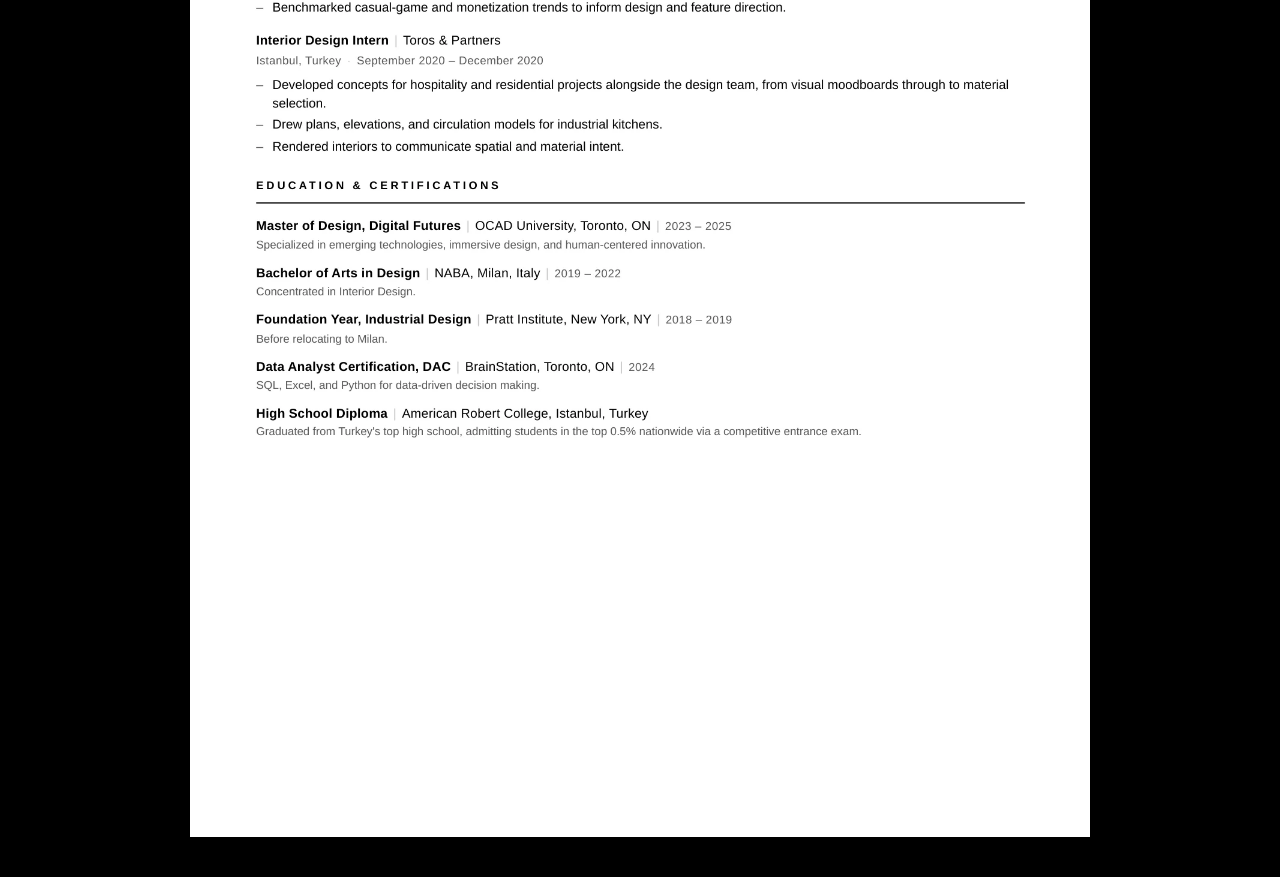
==== commit 52711b96: "CV: name Photoshop, InDesign, Illustrator; say 'brand guidelines' plainly Co-Authored-By: Claude Opu" ====
--- a/cv/index.html
+++ b/cv/index.html
@@ -339,19 +339,19 @@
 </header>
 
 <main class="pages">
-  <a class="take" href="../assets/ecem-ozturk-cv.pdf?v=20261020d" download="Ecem-Ozturk-CV-2026.pdf">
+  <a class="take" href="../assets/ecem-ozturk-cv.pdf?v=20261028b" download="Ecem-Ozturk-CV-2026.pdf">
     take a copy
     <svg width="12" height="13" viewBox="0 0 12 13" fill="none" aria-hidden="true">
       <path d="M6 0v9M2.5 5.5L6 9l3.5-3.5M0 12.5h12" stroke="currentColor" stroke-width="1.3"/>
     </svg>
   </a>
   <div class="page" data-page="1">
-    <img src="../assets/cv-page-1.webp?v=20261020d" width="1500" height="1942"
+    <img src="../assets/cv-page-1.webp?v=20261028b" width="1500" height="1942"
          alt="Ecem Ozturk, Designer &amp; Art Director — curriculum vitae, page one: contact details, summary, core skills, and professional experience."
          decoding="async">
   </div>
   <div class="page" data-page="2">
-    <img src="../assets/cv-page-2.webp?v=20261020d" width="1500" height="1942"
+    <img src="../assets/cv-page-2.webp?v=20261028b" width="1500" height="1942"
          alt="Curriculum vitae, page two: remaining professional experience, education and certifications."
          loading="lazy" decoding="async">
   </div>
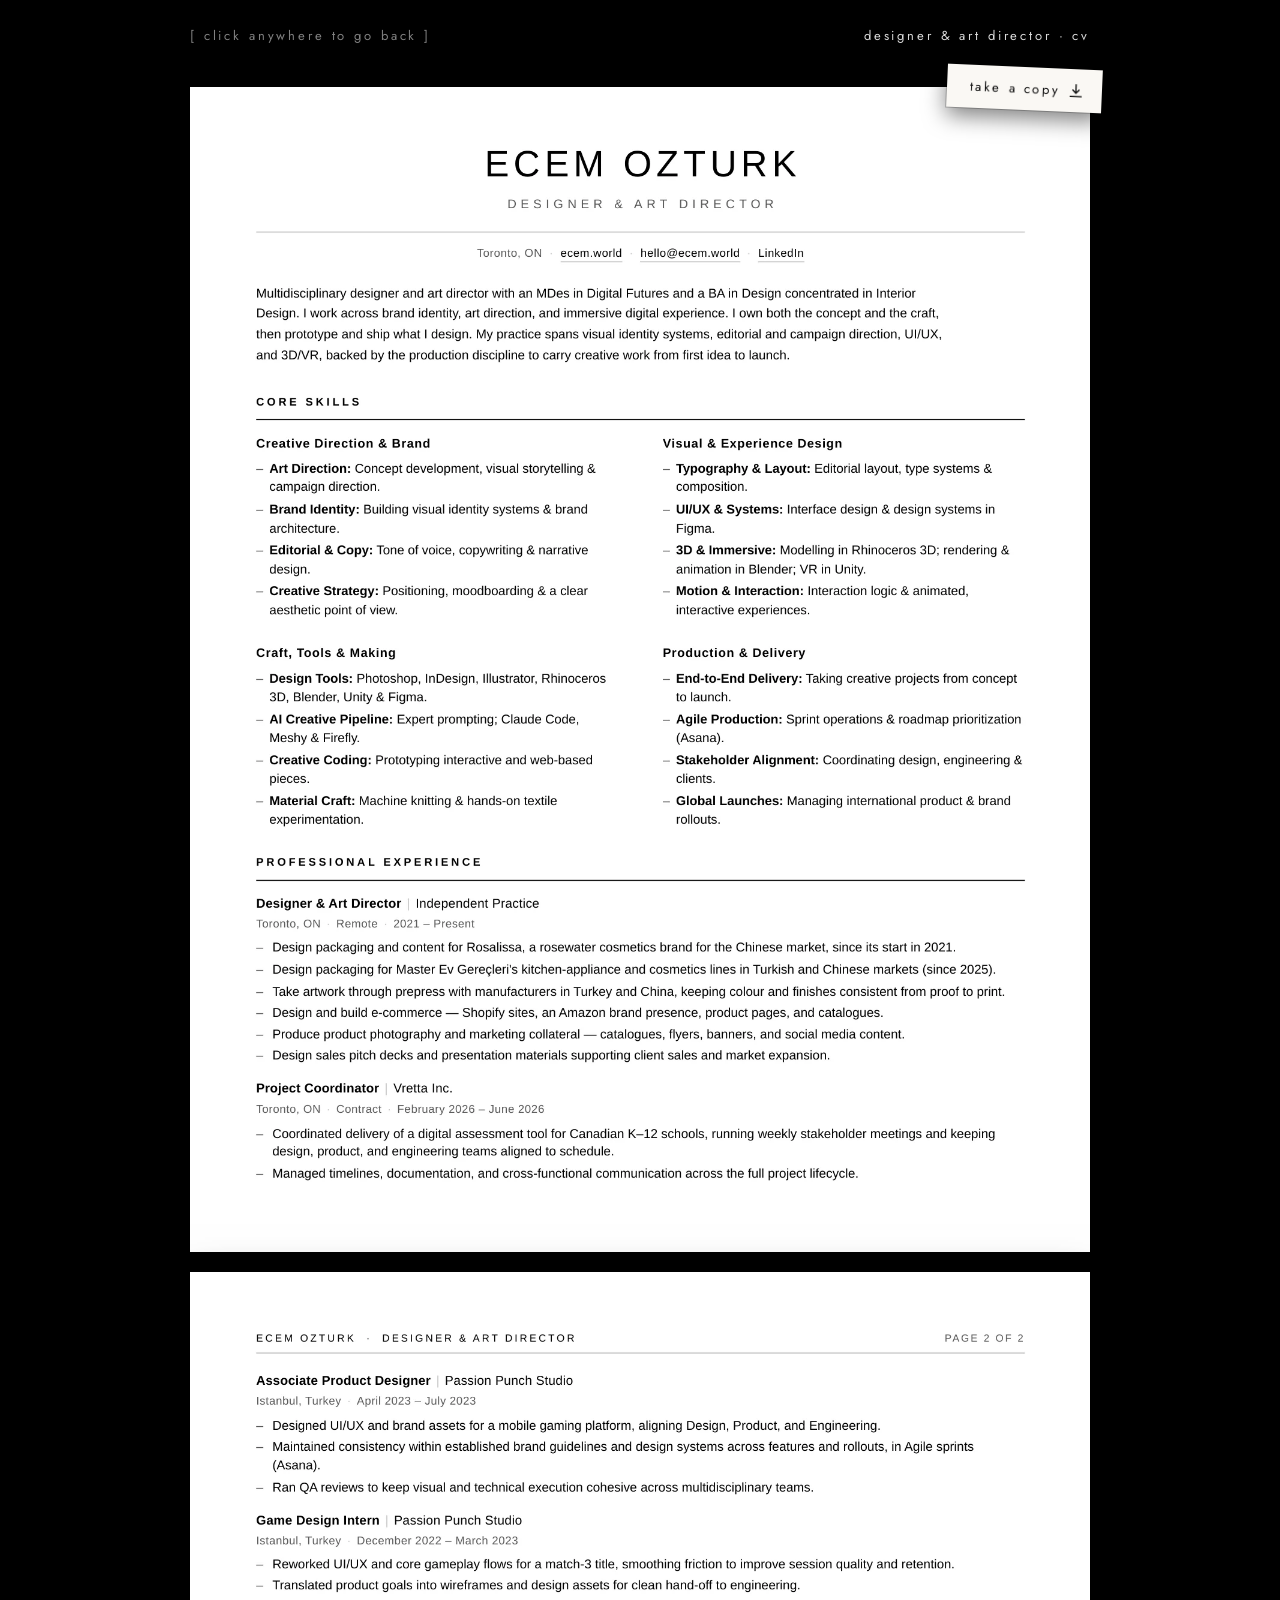
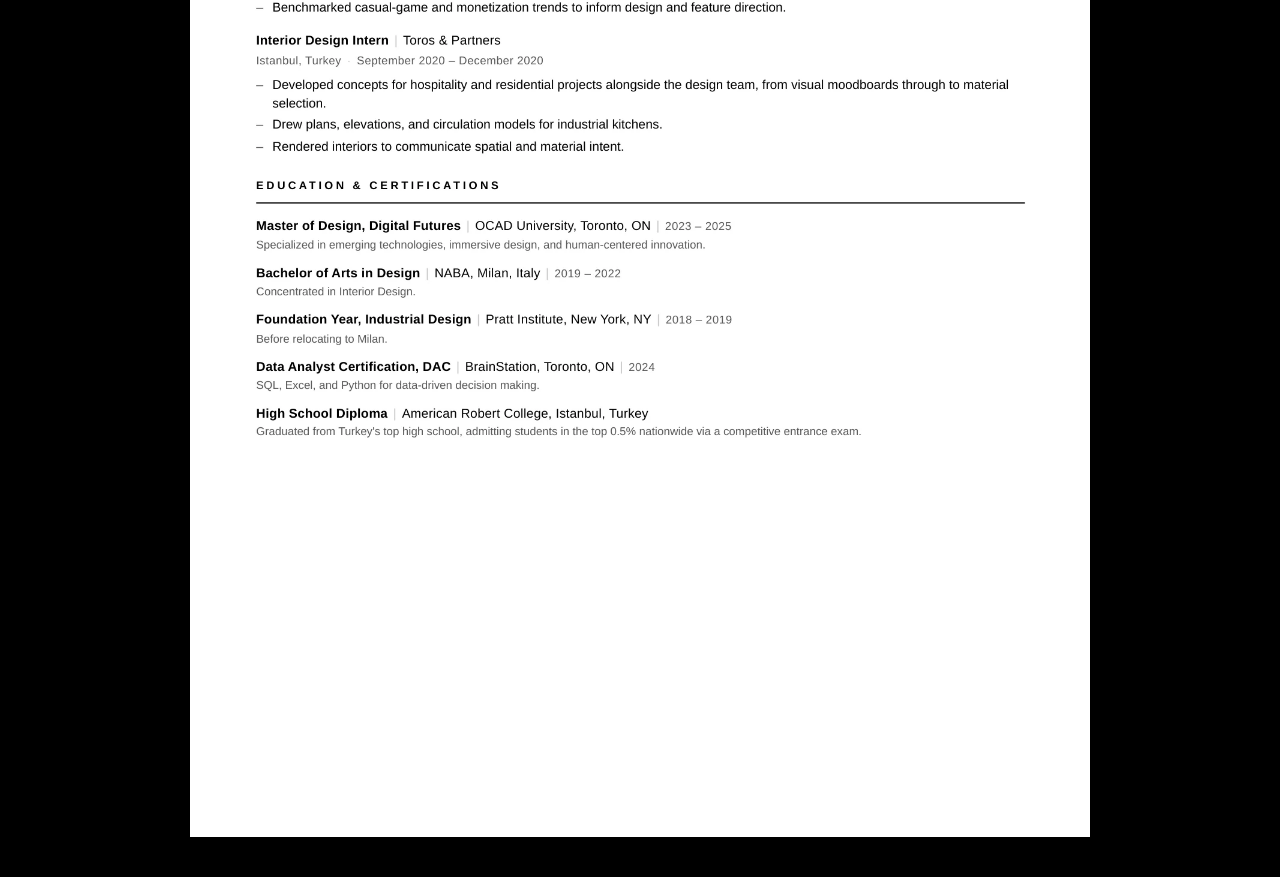
==== commit 2aada986: "CV page: load the updated CV Co-Authored-By: Claude Opus 5.5 <noreply@anthropic.com> Claude-Session:" ====
--- a/cv/index.html
+++ b/cv/index.html
@@ -9,7 +9,9 @@
 <title>ecem.world — cv</title>
 <meta name="description" content="Ecem Ozturk — Designer &amp; Art Director. Curriculum vitae.">
 <meta name="theme-color" content="#000000">
-<link rel="icon" href="../assets/favicon.svg" type="image/svg+xml">
+<link rel="icon" href="../assets/favicon.ico?v=2" sizes="32x32">
+<link rel="icon" href="../assets/icon-192.png?v=2" type="image/png" sizes="192x192">
+<link rel="apple-touch-icon" href="../assets/apple-touch-icon.png?v=2">
 
 <style>
   :root { color-scheme: dark; }
@@ -339,19 +341,19 @@
 </header>
 
 <main class="pages">
-  <a class="take" href="../assets/ecem-ozturk-cv.pdf?v=20261028b" download="Ecem-Ozturk-CV-2026.pdf">
+  <a class="take" href="../assets/ecem-ozturk-cv.pdf?v=20261121a" download="Ecem-Ozturk-CV-2026.pdf">
     take a copy
     <svg width="12" height="13" viewBox="0 0 12 13" fill="none" aria-hidden="true">
       <path d="M6 0v9M2.5 5.5L6 9l3.5-3.5M0 12.5h12" stroke="currentColor" stroke-width="1.3"/>
     </svg>
   </a>
   <div class="page" data-page="1">
-    <img src="../assets/cv-page-1.webp?v=20261028b" width="1500" height="1942"
+    <img src="../assets/cv-page-1.webp?v=20261121a" width="1500" height="1942"
          alt="Ecem Ozturk, Designer &amp; Art Director — curriculum vitae, page one: contact details, summary, core skills, and professional experience."
          decoding="async">
   </div>
   <div class="page" data-page="2">
-    <img src="../assets/cv-page-2.webp?v=20261028b" width="1500" height="1942"
+    <img src="../assets/cv-page-2.webp?v=20261121a" width="1500" height="1942"
          alt="Curriculum vitae, page two: remaining professional experience, education and certifications."
          loading="lazy" decoding="async">
   </div>
